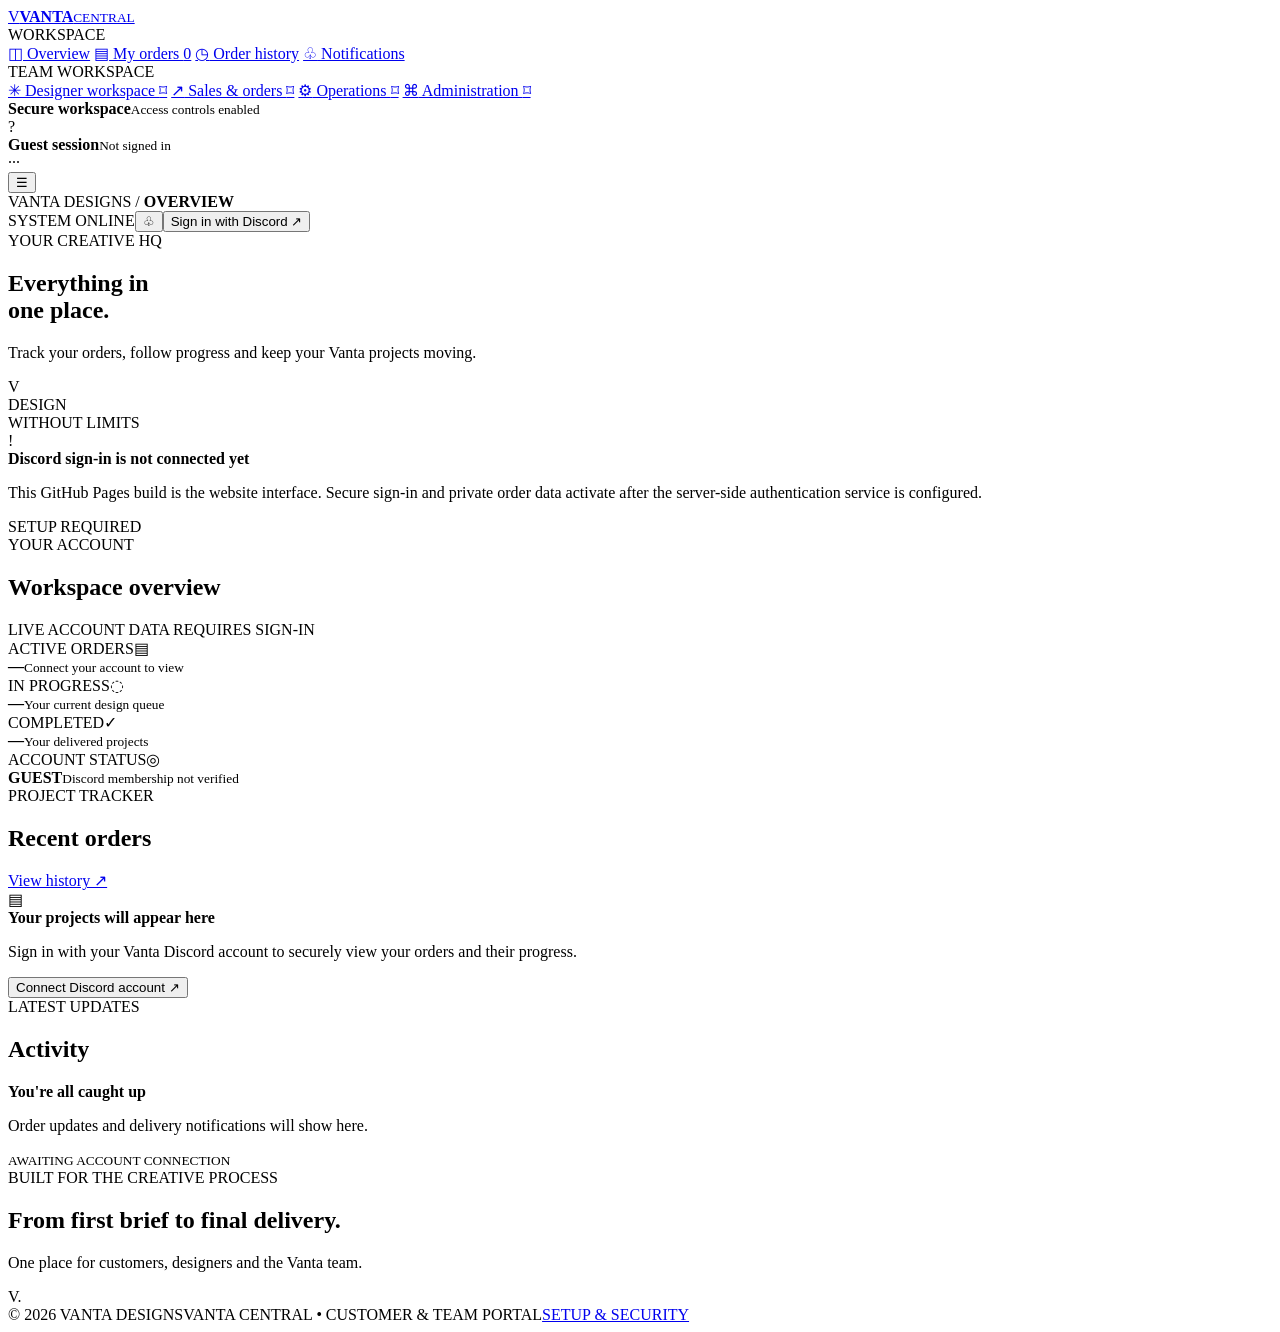
==== index.html @ b3876170 "Build Vanta Central portal interface" ====
<!doctype html>
<html lang="en">
<head>
  <meta charset="UTF-8">
  <meta name="viewport" content="width=device-width, initial-scale=1">
  <meta name="theme-color" content="#080d18">
  <meta name="description" content="Vanta Central — the customer and creative workspace for Vanta Designs.">
  <title>Vanta Central | Vanta Designs</title>
  <link rel="preconnect" href="https://fonts.googleapis.com">
  <link rel="preconnect" href="https://fonts.gstatic.com" crossorigin>
  <link href="https://fonts.googleapis.com/css2?family=DM+Sans:wght@400;500;600;700&family=Space+Grotesk:wght@500;600;700&display=swap" rel="stylesheet">
  <link rel="stylesheet" href="styles.css">
</head>
<body>
  <div class="ambient ambient-one"></div><div class="ambient ambient-two"></div>
  <div class="app-shell">
    <aside class="sidebar" id="sidebar">
      <a class="brand" href="#" aria-label="Vanta Central home">
        <span class="brand-mark">V</span><span><b>VANTA</b><small>CENTRAL</small></span>
      </a>
      <div class="workspace-label">WORKSPACE</div>
      <nav class="nav">
        <a class="nav-item active" href="#overview"><span class="nav-icon">◫</span> Overview</a>
        <a class="nav-item" href="#orders"><span class="nav-icon">▤</span> My orders <span class="nav-count">0</span></a>
        <a class="nav-item" href="#history"><span class="nav-icon">◷</span> Order history</a>
        <a class="nav-item" href="#notifications"><span class="nav-icon">♧</span> Notifications</a>
      </nav>
      <div class="workspace-label staff-label">TEAM WORKSPACE</div>
      <nav class="nav">
        <a class="nav-item locked" href="#designer"><span class="nav-icon">✳</span> Designer workspace <span class="lock">⌑</span></a>
        <a class="nav-item locked" href="#sales"><span class="nav-icon">↗</span> Sales & orders <span class="lock">⌑</span></a>
        <a class="nav-item locked" href="#operations"><span class="nav-icon">⚙</span> Operations <span class="lock">⌑</span></a>
        <a class="nav-item locked" href="#admin"><span class="nav-icon">⌘</span> Administration <span class="lock">⌑</span></a>
      </nav>
      <div class="sidebar-bottom">
        <div class="secure-note"><span class="secure-dot"></span><div><b>Secure workspace</b><small>Access controls enabled</small></div></div>
        <div class="profile-placeholder"><div class="avatar">?</div><div><b>Guest session</b><small>Not signed in</small></div><span class="more">···</span></div>
      </div>
    </aside>
    <main class="main">
      <header class="topbar">
        <button class="mobile-menu" id="menuBtn" aria-label="Open navigation">☰</button>
        <div class="breadcrumb">VANTA DESIGNS <span>/</span> <b>OVERVIEW</b></div>
        <div class="top-actions"><span class="status-pill"><i></i> SYSTEM ONLINE</span><button class="icon-button" aria-label="Notifications">♧</button><button class="signin-button" id="signinBtn">Sign in with Discord <span>↗</span></button></div>
      </header>
      <section class="content" id="overview">
        <div class="eyebrow"><span class="eyebrow-line"></span> YOUR CREATIVE HQ</div>
        <div class="hero-row"><div><h1>Everything in<br><span>one place.</span></h1><p class="hero-copy">Track your orders, follow progress and keep your Vanta projects moving.</p></div><div class="hero-art"><div class="art-ring"></div><div class="art-v">V</div><div class="art-caption">DESIGN<br>WITHOUT LIMITS</div></div></div>
        <div class="setup-alert"><div class="alert-icon">!</div><div><b>Discord sign-in is not connected yet</b><p>This GitHub Pages build is the website interface. Secure sign-in and private order data activate after the server-side authentication service is configured.</p></div><span class="alert-tag">SETUP REQUIRED</span></div>
        <div class="section-heading"><div><span class="section-kicker">YOUR ACCOUNT</span><h2>Workspace overview</h2></div><span class="muted-label">LIVE ACCOUNT DATA REQUIRES SIGN-IN</span></div>
        <div class="stats-grid">
          <article class="stat-card"><div class="stat-top"><span>ACTIVE ORDERS</span><span class="stat-symbol">▤</span></div><strong>—</strong><small>Connect your account to view</small></article>
          <article class="stat-card"><div class="stat-top"><span>IN PROGRESS</span><span class="stat-symbol">◌</span></div><strong>—</strong><small>Your current design queue</small></article>
          <article class="stat-card"><div class="stat-top"><span>COMPLETED</span><span class="stat-symbol">✓</span></div><strong>—</strong><small>Your delivered projects</small></article>
          <article class="stat-card"><div class="stat-top"><span>ACCOUNT STATUS</span><span class="stat-symbol">◎</span></div><strong class="account-state">GUEST</strong><small>Discord membership not verified</small></article>
        </div>
        <div class="lower-grid">
          <section class="panel orders-panel" id="orders"><div class="panel-heading"><div><span class="section-kicker">PROJECT TRACKER</span><h2>Recent orders</h2></div><a href="#history" class="text-link">View history ↗</a></div><div class="empty-state"><div class="empty-icon">▤</div><b>Your projects will appear here</b><p>Sign in with your Vanta Discord account to securely view your orders and their progress.</p><button class="outline-button" id="emptySignin">Connect Discord account <span>↗</span></button></div></section>
          <section class="panel activity-panel" id="notifications"><div class="panel-heading"><div><span class="section-kicker">LATEST UPDATES</span><h2>Activity</h2></div><span class="live-dot"></span></div><div class="activity-empty"><div class="activity-line"></div><div class="activity-item"><span class="activity-node"></span><div><b>You're all caught up</b><p>Order updates and delivery notifications will show here.</p><small>AWAITING ACCOUNT CONNECTION</small></div></div></div></section>
        </div>
        <section class="bottom-banner"><div><span class="section-kicker">BUILT FOR THE CREATIVE PROCESS</span><h2>From first brief to final delivery.</h2><p>One place for customers, designers and the Vanta team.</p></div><div class="banner-mark">V<span>.</span></div></section>
        <footer><span>© 2026 VANTA DESIGNS</span><span>VANTA CENTRAL <i>•</i> CUSTOMER & TEAM PORTAL</span><a href="README.md">SETUP & SECURITY</a></footer>
      </section>
    </main>
  </div>
  <div class="toast" id="toast" role="status"></div>
  <script src="app.js"></script>
</body>
</html>
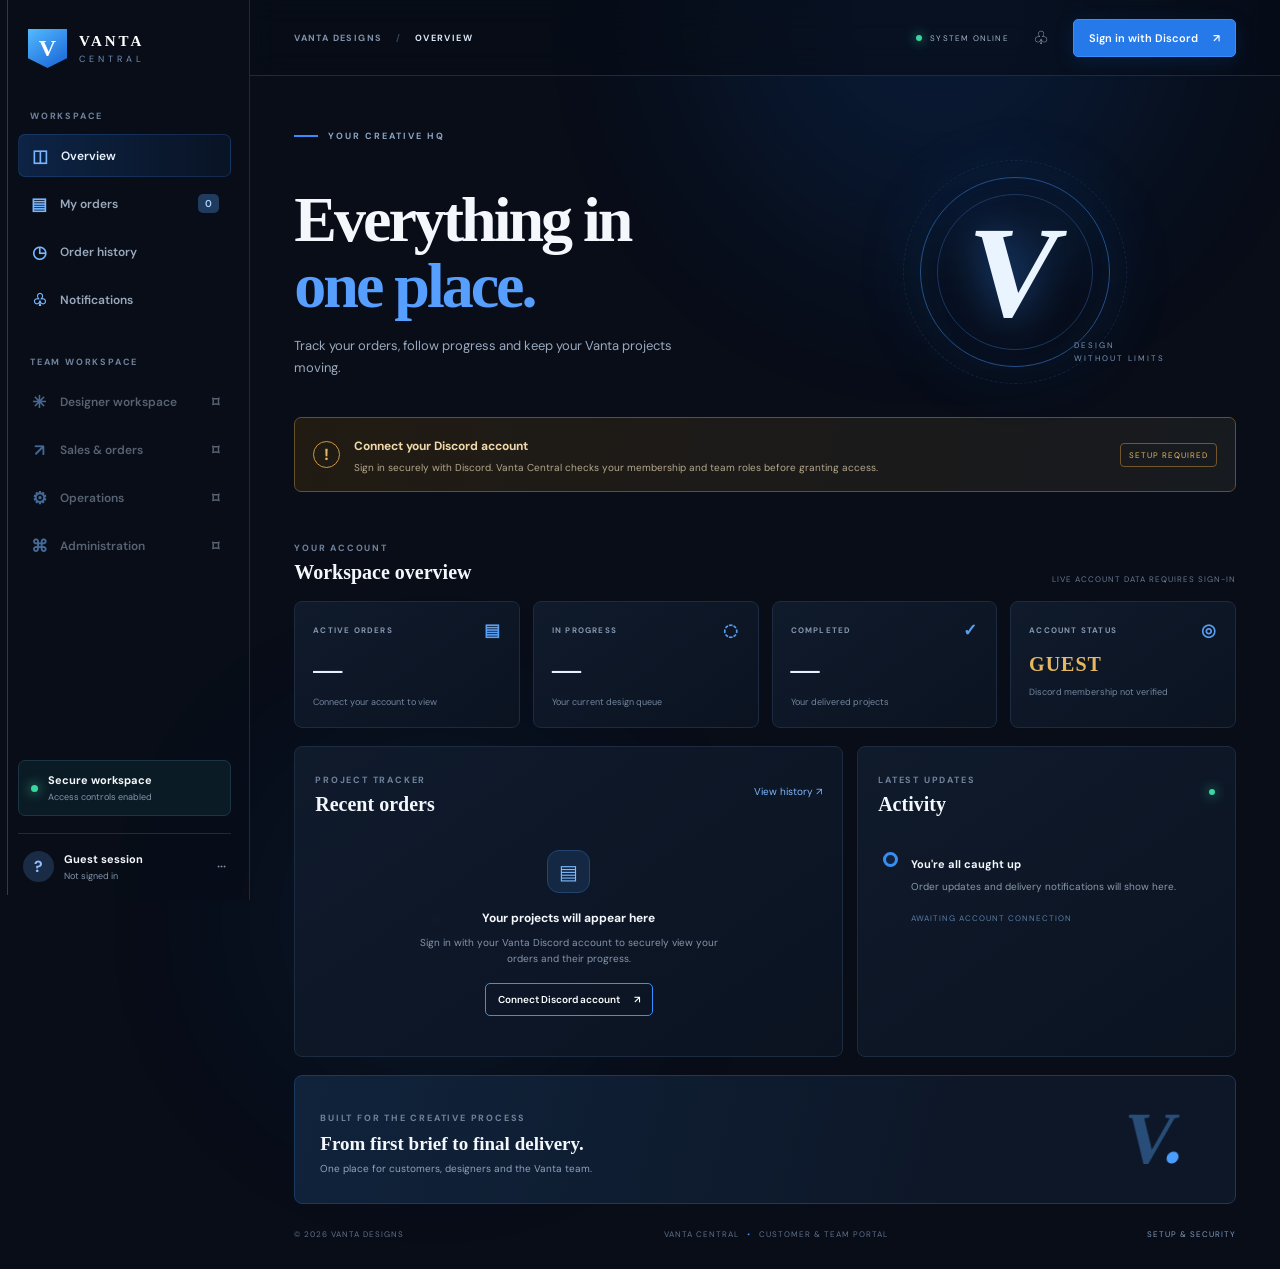
==== commit a196976e: "Connect dashboard sign-in controls to OAuth config" ====
--- a/index.html
+++ b/index.html
@@ -46,7 +46,7 @@
       <section class="content" id="overview">
         <div class="eyebrow"><span class="eyebrow-line"></span> YOUR CREATIVE HQ</div>
         <div class="hero-row"><div><h1>Everything in<br><span>one place.</span></h1><p class="hero-copy">Track your orders, follow progress and keep your Vanta projects moving.</p></div><div class="hero-art"><div class="art-ring"></div><div class="art-v">V</div><div class="art-caption">DESIGN<br>WITHOUT LIMITS</div></div></div>
-        <div class="setup-alert"><div class="alert-icon">!</div><div><b>Discord sign-in is not connected yet</b><p>This GitHub Pages build is the website interface. Secure sign-in and private order data activate after the server-side authentication service is configured.</p></div><span class="alert-tag">SETUP REQUIRED</span></div>
+        <div class="setup-alert"><div class="alert-icon">!</div><div><b>Connect your Discord account</b><p>Sign in securely with Discord. Vanta Central checks your membership and team roles before granting access.</p></div><span class="alert-tag">SETUP REQUIRED</span></div>
         <div class="section-heading"><div><span class="section-kicker">YOUR ACCOUNT</span><h2>Workspace overview</h2></div><span class="muted-label">LIVE ACCOUNT DATA REQUIRES SIGN-IN</span></div>
         <div class="stats-grid">
           <article class="stat-card"><div class="stat-top"><span>ACTIVE ORDERS</span><span class="stat-symbol">▤</span></div><strong>—</strong><small>Connect your account to view</small></article>
@@ -64,6 +64,7 @@
     </main>
   </div>
   <div class="toast" id="toast" role="status"></div>
+  <script src="config.js"></script>
   <script src="app.js"></script>
 </body>
 </html>
--- a/styles.css
+++ b/styles.css
@@ -0,0 +1 @@
+:root{--bg:#080d18;--panel:#0e1625;--panel2:#111c2e;--line:#1d2b40;--muted:#8190a6;--text:#f4f7fc;--blue:#398cff;--cyan:#56c5ff}*{box-sizing:border-box}html{scroll-behavior:smooth}body{margin:0;background:var(--bg);color:var(--text);font-family:"DM Sans",sans-serif;min-height:100vh;overflow-x:hidden}.ambient{position:fixed;pointer-events:none;filter:blur(90px);opacity:.13;border-radius:50%;z-index:-1}.ambient-one{width:480px;height:480px;background:#1268db;top:-220px;right:8%}.ambient-two{width:360px;height:360px;background:#164b8a;bottom:-200px;left:20%}.app-shell{min-height:100vh;display:grid;grid-template-columns:250px minmax(0,1fr)}.sidebar{border-right:1px solid var(--line);background:rgba(8,14,25,.88);padding:29px 18px 18px;display:flex;flex-direction:column;min-height:100vh;position:sticky;top:0;height:100vh}.brand{display:flex;align-items:center;gap:12px;text-decoration:none;color:white;padding:0 10px 42px}.brand-mark{height:39px;width:39px;display:grid;place-items:center;background:linear-gradient(145deg,#53baff,#1762d4);clip-path:polygon(0 0,100% 0,100% 75%,50% 100%,0 75%);font:700 24px "Space Grotesk";color:white}.brand b{display:block;letter-spacing:3px;font:700 15px "Space Grotesk"}.brand small{display:block;color:#7290b8;font-size:9px;letter-spacing:4px;margin-top:3px}.workspace-label,.section-kicker{font-size:9px;font-weight:700;letter-spacing:1.8px;color:#71839d}.workspace-label{padding:0 12px 12px}.nav{display:grid;gap:5px;margin-bottom:31px}.nav-item{height:43px;display:flex;align-items:center;gap:12px;padding:0 12px;border-radius:7px;text-decoration:none;color:#9aa9bd;font-size:12px;font-weight:600;transition:.2s}.nav-item:hover{background:#111e31;color:white}.nav-item.active{background:linear-gradient(90deg,rgba(42,128,255,.2),rgba(42,128,255,.06));color:#eaf4ff;border:1px solid rgba(61,145,255,.18)}.nav-icon{font-size:17px;width:18px;text-align:center;color:#78b6ff}.nav-count{margin-left:auto;background:#203b5e;color:#a9d3ff;border-radius:5px;padding:3px 7px;font-size:10px}.staff-label{margin-top:4px}.locked{opacity:.55}.lock{margin-left:auto;font-size:14px}.sidebar-bottom{margin-top:auto}.secure-note{border:1px solid #1c3544;background:#0b1b25;padding:12px;border-radius:7px;display:flex;align-items:center;gap:10px;margin-bottom:17px}.secure-dot,.status-pill i,.live-dot{width:7px;height:7px;border-radius:50%;background:#39d6a0;box-shadow:0 0 12px #39d6a0}.secure-note b,.profile-placeholder b{font-size:11px;display:block}.secure-note small,.profile-placeholder small{font-size:9px;color:#8496ad;display:block;margin-top:4px}.profile-placeholder{border-top:1px solid var(--line);padding:17px 5px 0;display:flex;align-items:center;gap:10px}.avatar{width:31px;height:31px;border-radius:50%;display:grid;place-items:center;background:#1a2c45;color:#91bfff;font-weight:700}.more{margin-left:auto;color:#8293aa}.main{min-width:0}.topbar{height:76px;border-bottom:1px solid var(--line);display:flex;align-items:center;justify-content:space-between;padding:0 4.3%;background:rgba(8,13,24,.58);backdrop-filter:blur(15px)}.breadcrumb{font-size:9px;letter-spacing:1.4px;color:#8293aa;font-weight:700}.breadcrumb span{color:#354760;margin:0 10px}.breadcrumb b{color:#dce8f7}.top-actions{display:flex;align-items:center;gap:18px}.status-pill{font-size:8px;letter-spacing:1.2px;color:#a4b5c9;display:flex;align-items:center;gap:8px}.status-pill i{width:6px;height:6px}.icon-button,.mobile-menu{border:0;background:transparent;color:#a9bad0;font-size:18px}.signin-button,.outline-button{background:#2679e8;color:white;border:1px solid #398eff;border-radius:5px;padding:11px 15px;font:600 11px "DM Sans";cursor:pointer;box-shadow:0 5px 20px #1462c52b}.signin-button span,.outline-button span{margin-left:12px}.content{max-width:1400px;margin:auto;padding:54px 4.3% 25px}.eyebrow{font-size:9px;letter-spacing:2px;font-weight:700;color:#8ca4c1;display:flex;align-items:center;gap:10px}.eyebrow-line{width:24px;height:2px;background:var(--blue)}.hero-row{display:flex;justify-content:space-between;align-items:center;min-height:260px;position:relative}.hero-row h1{font:600 clamp(42px,5vw,67px)/1.04 "Space Grotesk";letter-spacing:-3px;margin:22px 0 15px}.hero-row h1 span{color:#579fff}.hero-copy{font-size:13px;color:#9aa9bd;max-width:420px;line-height:1.7;margin:0}.hero-art{width:290px;height:220px;position:relative;display:grid;place-items:center;margin-right:8%}.art-ring{position:absolute;width:190px;height:190px;border:1px solid #24528a;border-radius:50%;box-shadow:0 0 70px #1261bc24,inset 0 0 50px #1261bc17}.art-ring:before,.art-ring:after{content:"";position:absolute;inset:16px;border:1px solid #1c385e;border-radius:50%}.art-ring:after{inset:-18px;border-style:dashed;opacity:.5}.art-v{font:700 130px "Space Grotesk";color:#eaf4ff;text-shadow:0 0 45px #368eff8c;transform:skew(-9deg)}.art-caption{position:absolute;right:-5px;bottom:17px;font-size:8px;letter-spacing:2px;line-height:1.6;color:#7894b8}.setup-alert{border:1px solid #66502a;background:linear-gradient(100deg,#211b12,#171a20);border-radius:7px;padding:16px 18px;display:flex;align-items:center;gap:14px;margin:15px 0 43px}.alert-icon{width:27px;height:27px;flex:0 0 auto;border-radius:50%;display:grid;place-items:center;border:1px solid #c89a4b;color:#e5b75f;font-weight:700}.setup-alert b{font-size:12px;color:#f0d8a9}.setup-alert p{font-size:10px;color:#b5a88e;margin:5px 0 0;line-height:1.5}.alert-tag{margin-left:auto;white-space:nowrap;font-size:8px;letter-spacing:1px;color:#e5b75f;border:1px solid #72572d;padding:6px 8px;border-radius:4px}.section-heading,.panel-heading{display:flex;align-items:end;justify-content:space-between}.section-heading{margin-bottom:17px}.section-heading h2,.panel-heading h2{font:600 20px "Space Grotesk";margin:5px 0 0}.muted-label{font-size:8px;letter-spacing:1px;color:#667991}.stats-grid{display:grid;grid-template-columns:repeat(4,1fr);gap:13px}.stat-card,.panel{border:1px solid var(--line);background:linear-gradient(145deg,rgba(17,28,46,.9),rgba(12,20,34,.9));border-radius:8px}.stat-card{padding:17px 18px;min-height:126px}.stat-top{display:flex;justify-content:space-between;align-items:center;color:#8497b0;font-size:8px;letter-spacing:1.2px;font-weight:700}.stat-symbol{font-size:17px;color:#5a9ef2}.stat-card strong{font:600 29px "Space Grotesk";display:block;margin:12px 0 3px;color:#e6f1ff}.stat-card small{font-size:9px;color:#7588a1}.stat-card .account-state{font-size:20px;letter-spacing:1px;color:#e6b75e}.lower-grid{display:grid;grid-template-columns:1.45fr 1fr;gap:14px;margin-top:18px}.panel{min-height:290px;padding:20px}.panel-heading{align-items:center}.text-link{font-size:10px;color:#7eb8ff;text-decoration:none}.empty-state{text-align:center;padding:34px 20px 20px}.empty-icon{width:43px;height:43px;margin:0 auto 13px;border-radius:12px;background:#142844;border:1px solid #23446e;display:grid;place-items:center;color:#7dbaff;font-size:20px}.empty-state b{font-size:12px}.empty-state p{font-size:10px;color:#8596ad;line-height:1.6;max-width:300px;margin:8px auto 16px}.outline-button{background:transparent;box-shadow:none;padding:9px 12px;font-size:10px}.activity-empty{padding:36px 5px}.activity-item{display:flex;gap:13px;position:relative}.activity-line{position:absolute;left:7px;top:0;bottom:5px;width:1px;background:#263d59}.activity-node{width:15px;height:15px;border:3px solid #3a8df0;background:#10233b;border-radius:50%;z-index:1;flex:0 0 auto}.activity-item b{font-size:11px}.activity-item p{font-size:10px;color:#8999ad;line-height:1.6;margin:6px 0 10px}.activity-item small{font-size:8px;letter-spacing:1px;color:#587da7}.live-dot{width:6px;height:6px}.bottom-banner{margin-top:18px;padding:22px 25px;border:1px solid #1b3a5f;border-radius:8px;background:linear-gradient(105deg,#10233b,#0d1728 70%);display:flex;justify-content:space-between;align-items:center;overflow:hidden}.bottom-banner h2{font:600 19px "Space Grotesk";margin:7px 0}.bottom-banner p{font-size:10px;color:#8fa3bd;margin:0}.banner-mark{font:700 72px "Space Grotesk";color:#284d79;transform:skew(-10deg);padding-right:25px}.banner-mark span{color:#4b9dff}footer{display:flex;justify-content:space-between;gap:12px;padding:25px 0 5px;color:#60718a;font-size:8px;letter-spacing:1px}footer a{color:#819cbd;text-decoration:none}footer i{color:#398cff;margin:0 5px}.toast{position:fixed;bottom:24px;right:24px;background:#15243a;border:1px solid #31547d;padding:12px 16px;border-radius:6px;font-size:11px;color:#dbeaff;opacity:0;transform:translateY(8px);transition:.2s;pointer-events:none}.toast.show{opacity:1;transform:translateY(0)}.mobile-menu{display:none}@media(max-width:1050px){.app-shell{grid-template-columns:220px 1fr}.hero-art{margin-right:0}.stats-grid{grid-template-columns:repeat(2,1fr)}}@media(max-width:720px){.app-shell{display:block}.sidebar{position:fixed;z-index:10;left:-260px;top:0;width:250px;transition:left .25s;box-shadow:20px 0 60px #0008}.sidebar.open{left:0}.mobile-menu{display:block;margin-right:12px}.topbar{justify-content:flex-start;padding:0 18px;height:65px}.breadcrumb{font-size:8px}.top-actions{margin-left:auto;gap:10px}.status-pill,.icon-button{display:none}.signin-button{font-size:9px;padding:9px}.content{padding:35px 18px 20px}.hero-row{min-height:220px}.hero-row h1{font-size:48px}.hero-copy{font-size:11px;max-width:270px}.hero-art{width:115px;height:150px;margin-right:0}.art-ring{width:110px;height:110px}.art-v{font-size:80px}.art-caption{font-size:6px;right:-3px;bottom:5px}.setup-alert{align-items:flex-start;padding:13px;gap:10px}.setup-alert p{font-size:9px}.alert-tag{display:none}.section-heading{align-items:flex-start}.muted-label{max-width:115px;text-align:right;line-height:1.5}.stats-grid{gap:9px}.stat-card{padding:13px;min-height:115px}.stat-card strong{font-size:25px}.lower-grid{grid-template-columns:1fr}.panel{min-height:250px}.bottom-banner{padding:18px}.bottom-banner h2{font-size:16px}.banner-mark{font-size:55px;padding:0}footer{flex-wrap:wrap;font-size:7px}footer span:nth-child(2){display:none}}
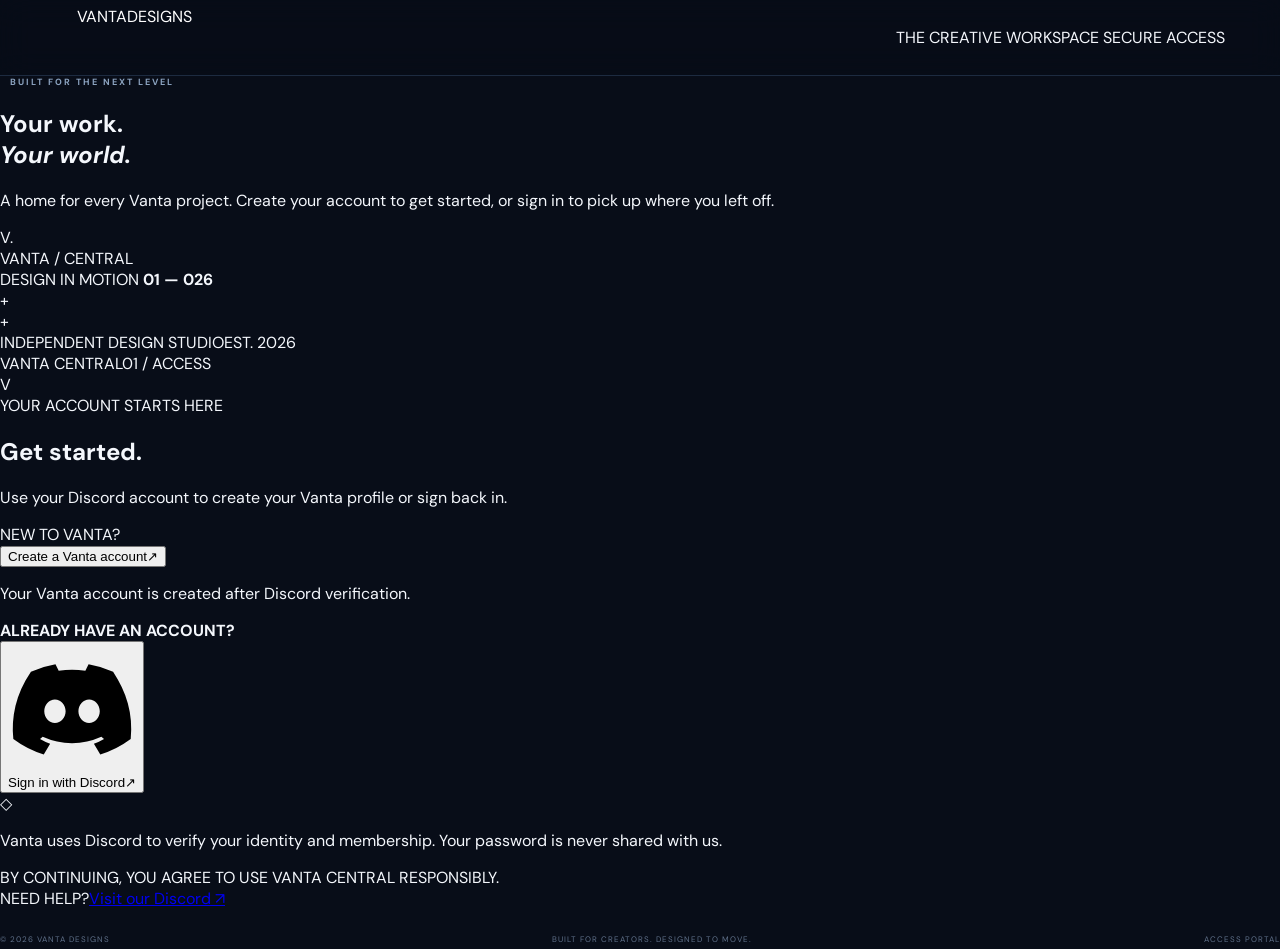
==== commit 9aacb2be: "Redesign Vanta account entry screen" ====
--- a/index.html
+++ b/index.html
@@ -1,70 +1,11 @@
 <!doctype html>
-<html lang="en">
-<head>
-  <meta charset="UTF-8">
-  <meta name="viewport" content="width=device-width, initial-scale=1">
-  <meta name="theme-color" content="#080d18">
-  <meta name="description" content="Vanta Central — the customer and creative workspace for Vanta Designs.">
-  <title>Vanta Central | Vanta Designs</title>
-  <link rel="preconnect" href="https://fonts.googleapis.com">
-  <link rel="preconnect" href="https://fonts.gstatic.com" crossorigin>
-  <link href="https://fonts.googleapis.com/css2?family=DM+Sans:wght@400;500;600;700&family=Space+Grotesk:wght@500;600;700&display=swap" rel="stylesheet">
-  <link rel="stylesheet" href="styles.css">
-</head>
-<body>
-  <div class="ambient ambient-one"></div><div class="ambient ambient-two"></div>
-  <div class="app-shell">
-    <aside class="sidebar" id="sidebar">
-      <a class="brand" href="#" aria-label="Vanta Central home">
-        <span class="brand-mark">V</span><span><b>VANTA</b><small>CENTRAL</small></span>
-      </a>
-      <div class="workspace-label">WORKSPACE</div>
-      <nav class="nav">
-        <a class="nav-item active" href="#overview"><span class="nav-icon">◫</span> Overview</a>
-        <a class="nav-item" href="#orders"><span class="nav-icon">▤</span> My orders <span class="nav-count">0</span></a>
-        <a class="nav-item" href="#history"><span class="nav-icon">◷</span> Order history</a>
-        <a class="nav-item" href="#notifications"><span class="nav-icon">♧</span> Notifications</a>
-      </nav>
-      <div class="workspace-label staff-label">TEAM WORKSPACE</div>
-      <nav class="nav">
-        <a class="nav-item locked" href="#designer"><span class="nav-icon">✳</span> Designer workspace <span class="lock">⌑</span></a>
-        <a class="nav-item locked" href="#sales"><span class="nav-icon">↗</span> Sales & orders <span class="lock">⌑</span></a>
-        <a class="nav-item locked" href="#operations"><span class="nav-icon">⚙</span> Operations <span class="lock">⌑</span></a>
-        <a class="nav-item locked" href="#admin"><span class="nav-icon">⌘</span> Administration <span class="lock">⌑</span></a>
-      </nav>
-      <div class="sidebar-bottom">
-        <div class="secure-note"><span class="secure-dot"></span><div><b>Secure workspace</b><small>Access controls enabled</small></div></div>
-        <div class="profile-placeholder"><div class="avatar">?</div><div><b>Guest session</b><small>Not signed in</small></div><span class="more">···</span></div>
-      </div>
-    </aside>
-    <main class="main">
-      <header class="topbar">
-        <button class="mobile-menu" id="menuBtn" aria-label="Open navigation">☰</button>
-        <div class="breadcrumb">VANTA DESIGNS <span>/</span> <b>OVERVIEW</b></div>
-        <div class="top-actions"><span class="status-pill"><i></i> SYSTEM ONLINE</span><button class="icon-button" aria-label="Notifications">♧</button><button class="signin-button" id="signinBtn">Sign in with Discord <span>↗</span></button></div>
-      </header>
-      <section class="content" id="overview">
-        <div class="eyebrow"><span class="eyebrow-line"></span> YOUR CREATIVE HQ</div>
-        <div class="hero-row"><div><h1>Everything in<br><span>one place.</span></h1><p class="hero-copy">Track your orders, follow progress and keep your Vanta projects moving.</p></div><div class="hero-art"><div class="art-ring"></div><div class="art-v">V</div><div class="art-caption">DESIGN<br>WITHOUT LIMITS</div></div></div>
-        <div class="setup-alert"><div class="alert-icon">!</div><div><b>Connect your Discord account</b><p>Sign in securely with Discord. Vanta Central checks your membership and team roles before granting access.</p></div><span class="alert-tag">SETUP REQUIRED</span></div>
-        <div class="section-heading"><div><span class="section-kicker">YOUR ACCOUNT</span><h2>Workspace overview</h2></div><span class="muted-label">LIVE ACCOUNT DATA REQUIRES SIGN-IN</span></div>
-        <div class="stats-grid">
-          <article class="stat-card"><div class="stat-top"><span>ACTIVE ORDERS</span><span class="stat-symbol">▤</span></div><strong>—</strong><small>Connect your account to view</small></article>
-          <article class="stat-card"><div class="stat-top"><span>IN PROGRESS</span><span class="stat-symbol">◌</span></div><strong>—</strong><small>Your current design queue</small></article>
-          <article class="stat-card"><div class="stat-top"><span>COMPLETED</span><span class="stat-symbol">✓</span></div><strong>—</strong><small>Your delivered projects</small></article>
-          <article class="stat-card"><div class="stat-top"><span>ACCOUNT STATUS</span><span class="stat-symbol">◎</span></div><strong class="account-state">GUEST</strong><small>Discord membership not verified</small></article>
-        </div>
-        <div class="lower-grid">
-          <section class="panel orders-panel" id="orders"><div class="panel-heading"><div><span class="section-kicker">PROJECT TRACKER</span><h2>Recent orders</h2></div><a href="#history" class="text-link">View history ↗</a></div><div class="empty-state"><div class="empty-icon">▤</div><b>Your projects will appear here</b><p>Sign in with your Vanta Discord account to securely view your orders and their progress.</p><button class="outline-button" id="emptySignin">Connect Discord account <span>↗</span></button></div></section>
-          <section class="panel activity-panel" id="notifications"><div class="panel-heading"><div><span class="section-kicker">LATEST UPDATES</span><h2>Activity</h2></div><span class="live-dot"></span></div><div class="activity-empty"><div class="activity-line"></div><div class="activity-item"><span class="activity-node"></span><div><b>You're all caught up</b><p>Order updates and delivery notifications will show here.</p><small>AWAITING ACCOUNT CONNECTION</small></div></div></div></section>
-        </div>
-        <section class="bottom-banner"><div><span class="section-kicker">BUILT FOR THE CREATIVE PROCESS</span><h2>From first brief to final delivery.</h2><p>One place for customers, designers and the Vanta team.</p></div><div class="banner-mark">V<span>.</span></div></section>
-        <footer><span>© 2026 VANTA DESIGNS</span><span>VANTA CENTRAL <i>•</i> CUSTOMER & TEAM PORTAL</span><a href="README.md">SETUP & SECURITY</a></footer>
-      </section>
-    </main>
-  </div>
-  <div class="toast" id="toast" role="status"></div>
-  <script src="config.js"></script>
-  <script src="app.js"></script>
-</body>
-</html>+<html lang="en"><head><meta charset="UTF-8"><meta name="viewport" content="width=device-width,initial-scale=1"><meta name="theme-color" content="#070b13"><meta name="description" content="Create your Vanta Designs account or sign in securely with Discord."><title>Vanta Designs | Your creative workspace</title><link rel="preconnect" href="https://fonts.googleapis.com"><link rel="preconnect" href="https://fonts.gstatic.com" crossorigin><link href="https://fonts.googleapis.com/css2?family=DM+Sans:wght@400;500;600;700&family=Space+Grotesk:wght@400;500;600;700&display=swap" rel="stylesheet"><link rel="stylesheet" href="styles.css"></head>
+<body><div class="grain"></div><div class="page-glow glow-a"></div><div class="page-glow glow-b"></div>
+<header class="topbar"><a class="brand" href="./" aria-label="Vanta Designs home"><span class="brand-symbol"><span></span><span></span><span></span></span><span class="brand-name">VANTA<span>DESIGNS</span></span></a><div class="top-right"><span class="top-caption">THE CREATIVE WORKSPACE</span><span class="top-divider"></span><span class="secure-label"><i></i> SECURE ACCESS</span></div></header>
+<main class="auth-layout"><section class="intro"><div class="eyebrow"><span></span> BUILT FOR THE NEXT LEVEL</div><h1>Your work.<br><em>Your world.</em></h1><p class="intro-copy">A home for every Vanta project. Create your account to get started, or sign in to pick up where you left off.</p>
+<div class="visual-stage" aria-hidden="true"><div class="stage-grid"></div><div class="orbit orbit-one"></div><div class="orbit orbit-two"></div><div class="orbit orbit-three"></div><div class="monogram">V<span>.</span></div><div class="stage-label label-top">VANTA / CENTRAL</div><div class="stage-label label-bottom">DESIGN IN MOTION <b>01 — 026</b></div><div class="stage-cross cross-one">+</div><div class="stage-cross cross-two">+</div></div><div class="intro-foot"><span>INDEPENDENT DESIGN STUDIO</span><span>EST. 2026</span></div></section>
+<section class="auth-column" aria-labelledby="auth-title"><div class="auth-card"><div class="card-topline"><span>VANTA CENTRAL</span><span class="card-index">01 / ACCESS</span></div><div class="card-heading"><div class="mini-mark">V</div><div class="card-kicker">YOUR ACCOUNT STARTS HERE</div><h2 id="auth-title">Get started.</h2><p class="card-description">Use your Discord account to create your Vanta profile or sign back in.</p></div>
+<div class="auth-choice"><div class="choice-label"><span>NEW TO VANTA?</span><span class="choice-line"></span></div><button class="primary-auth" id="createBtn" type="button"><span>Create a Vanta account</span><span class="button-arrow">↗</span></button><p class="button-hint">Your Vanta account is created after Discord verification.</p></div>
+<div class="or-divider"><span></span><b>ALREADY HAVE AN ACCOUNT?</b><span></span></div><button class="discord-auth" id="signinBtn" type="button"><svg viewBox="0 0 24 24" aria-hidden="true"><path fill="currentColor" d="M19.7 5.2A18.7 18.7 0 0 0 15.1 3.8l-.6 1.2a17.2 17.2 0 0 0-5 0l-.6-1.2a18.7 18.7 0 0 0-4.6 1.4C1.4 9.5.6 13.7 1 17.8a18.8 18.8 0 0 0 5.7 2.9l1.2-2a12 12 0 0 1-1.9-.9l.5-.4a13.4 13.4 0 0 0 11 0l.5.4a12 12 0 0 1-1.9.9l1.2 2a18.8 18.8 0 0 0 5.7-2.9c.5-4.7-.8-8.8-3.3-12.6ZM8.8 14.8c-1.1 0-2-1-2-2.2s.9-2.2 2-2.2 2 1 2 2.2-.9 2.2-2 2.2Zm6.4 0c-1.1 0-2-1-2-2.2s.9-2.2 2-2.2 2 1 2 2.2-.9 2.2-2 2.2Z"/></svg><span>Sign in with Discord</span><span class="button-arrow">↗</span></button>
+<div class="auth-note"><span class="shield">◇</span><p>Vanta uses Discord to verify your identity and membership. Your password is never shared with us.</p></div><div class="terms">BY CONTINUING, YOU AGREE TO USE VANTA CENTRAL RESPONSIBLY.</div></div><div class="below-card"><span>NEED HELP?</span><a href="https://discord.com/" target="_blank" rel="noopener noreferrer">Visit our Discord <span>↗</span></a></div></section></main>
+<footer class="site-footer"><span>© 2026 VANTA DESIGNS</span><span>BUILT FOR CREATORS. DESIGNED TO MOVE.</span><span class="footer-status"><i></i> ACCESS PORTAL</span></footer><div class="toast" id="toast" role="status" aria-live="polite"></div><script src="config.js"></script><script src="app.js"></script></body></html>
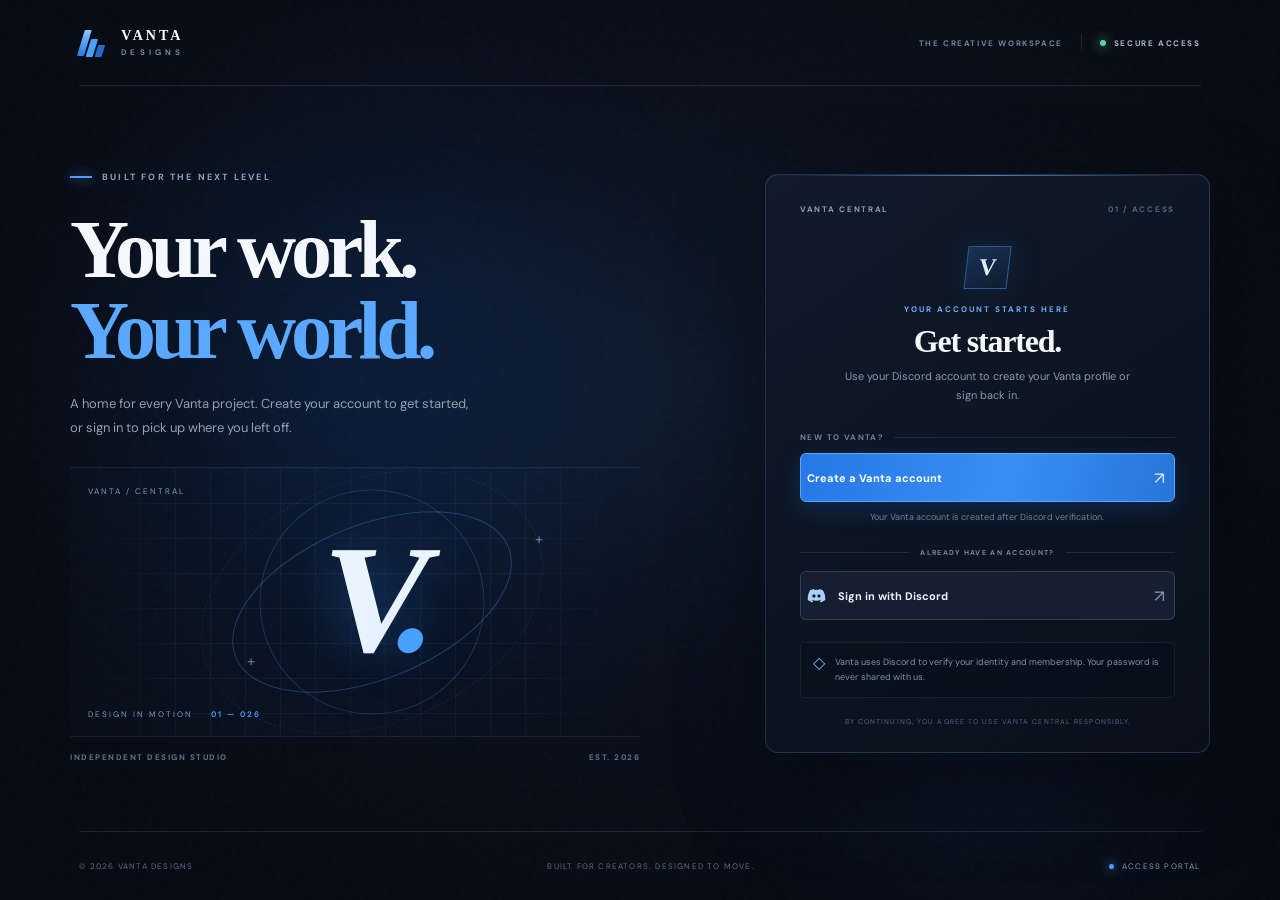
==== commit f3504852: "Remove placeholder external help link" ====
--- a/index.html
+++ b/index.html
@@ -7,5 +7,5 @@
 <section class="auth-column" aria-labelledby="auth-title"><div class="auth-card"><div class="card-topline"><span>VANTA CENTRAL</span><span class="card-index">01 / ACCESS</span></div><div class="card-heading"><div class="mini-mark">V</div><div class="card-kicker">YOUR ACCOUNT STARTS HERE</div><h2 id="auth-title">Get started.</h2><p class="card-description">Use your Discord account to create your Vanta profile or sign back in.</p></div>
 <div class="auth-choice"><div class="choice-label"><span>NEW TO VANTA?</span><span class="choice-line"></span></div><button class="primary-auth" id="createBtn" type="button"><span>Create a Vanta account</span><span class="button-arrow">↗</span></button><p class="button-hint">Your Vanta account is created after Discord verification.</p></div>
 <div class="or-divider"><span></span><b>ALREADY HAVE AN ACCOUNT?</b><span></span></div><button class="discord-auth" id="signinBtn" type="button"><svg viewBox="0 0 24 24" aria-hidden="true"><path fill="currentColor" d="M19.7 5.2A18.7 18.7 0 0 0 15.1 3.8l-.6 1.2a17.2 17.2 0 0 0-5 0l-.6-1.2a18.7 18.7 0 0 0-4.6 1.4C1.4 9.5.6 13.7 1 17.8a18.8 18.8 0 0 0 5.7 2.9l1.2-2a12 12 0 0 1-1.9-.9l.5-.4a13.4 13.4 0 0 0 11 0l.5.4a12 12 0 0 1-1.9.9l1.2 2a18.8 18.8 0 0 0 5.7-2.9c.5-4.7-.8-8.8-3.3-12.6ZM8.8 14.8c-1.1 0-2-1-2-2.2s.9-2.2 2-2.2 2 1 2 2.2-.9 2.2-2 2.2Zm6.4 0c-1.1 0-2-1-2-2.2s.9-2.2 2-2.2 2 1 2 2.2-.9 2.2-2 2.2Z"/></svg><span>Sign in with Discord</span><span class="button-arrow">↗</span></button>
-<div class="auth-note"><span class="shield">◇</span><p>Vanta uses Discord to verify your identity and membership. Your password is never shared with us.</p></div><div class="terms">BY CONTINUING, YOU AGREE TO USE VANTA CENTRAL RESPONSIBLY.</div></div><div class="below-card"><span>NEED HELP?</span><a href="https://discord.com/" target="_blank" rel="noopener noreferrer">Visit our Discord <span>↗</span></a></div></section></main>
+<div class="auth-note"><span class="shield">◇</span><p>Vanta uses Discord to verify your identity and membership. Your password is never shared with us.</p></div><div class="terms">BY CONTINUING, YOU AGREE TO USE VANTA CENTRAL RESPONSIBLY.</div></div></section></main>
 <footer class="site-footer"><span>© 2026 VANTA DESIGNS</span><span>BUILT FOR CREATORS. DESIGNED TO MOVE.</span><span class="footer-status"><i></i> ACCESS PORTAL</span></footer><div class="toast" id="toast" role="status" aria-live="polite"></div><script src="config.js"></script><script src="app.js"></script></body></html>
--- a/styles.css
+++ b/styles.css
@@ -1 +1 @@
-:root{--bg:#080d18;--panel:#0e1625;--panel2:#111c2e;--line:#1d2b40;--muted:#8190a6;--text:#f4f7fc;--blue:#398cff;--cyan:#56c5ff}*{box-sizing:border-box}html{scroll-behavior:smooth}body{margin:0;background:var(--bg);color:var(--text);font-family:"DM Sans",sans-serif;min-height:100vh;overflow-x:hidden}.ambient{position:fixed;pointer-events:none;filter:blur(90px);opacity:.13;border-radius:50%;z-index:-1}.ambient-one{width:480px;height:480px;background:#1268db;top:-220px;right:8%}.ambient-two{width:360px;height:360px;background:#164b8a;bottom:-200px;left:20%}.app-shell{min-height:100vh;display:grid;grid-template-columns:250px minmax(0,1fr)}.sidebar{border-right:1px solid var(--line);background:rgba(8,14,25,.88);padding:29px 18px 18px;display:flex;flex-direction:column;min-height:100vh;position:sticky;top:0;height:100vh}.brand{display:flex;align-items:center;gap:12px;text-decoration:none;color:white;padding:0 10px 42px}.brand-mark{height:39px;width:39px;display:grid;place-items:center;background:linear-gradient(145deg,#53baff,#1762d4);clip-path:polygon(0 0,100% 0,100% 75%,50% 100%,0 75%);font:700 24px "Space Grotesk";color:white}.brand b{display:block;letter-spacing:3px;font:700 15px "Space Grotesk"}.brand small{display:block;color:#7290b8;font-size:9px;letter-spacing:4px;margin-top:3px}.workspace-label,.section-kicker{font-size:9px;font-weight:700;letter-spacing:1.8px;color:#71839d}.workspace-label{padding:0 12px 12px}.nav{display:grid;gap:5px;margin-bottom:31px}.nav-item{height:43px;display:flex;align-items:center;gap:12px;padding:0 12px;border-radius:7px;text-decoration:none;color:#9aa9bd;font-size:12px;font-weight:600;transition:.2s}.nav-item:hover{background:#111e31;color:white}.nav-item.active{background:linear-gradient(90deg,rgba(42,128,255,.2),rgba(42,128,255,.06));color:#eaf4ff;border:1px solid rgba(61,145,255,.18)}.nav-icon{font-size:17px;width:18px;text-align:center;color:#78b6ff}.nav-count{margin-left:auto;background:#203b5e;color:#a9d3ff;border-radius:5px;padding:3px 7px;font-size:10px}.staff-label{margin-top:4px}.locked{opacity:.55}.lock{margin-left:auto;font-size:14px}.sidebar-bottom{margin-top:auto}.secure-note{border:1px solid #1c3544;background:#0b1b25;padding:12px;border-radius:7px;display:flex;align-items:center;gap:10px;margin-bottom:17px}.secure-dot,.status-pill i,.live-dot{width:7px;height:7px;border-radius:50%;background:#39d6a0;box-shadow:0 0 12px #39d6a0}.secure-note b,.profile-placeholder b{font-size:11px;display:block}.secure-note small,.profile-placeholder small{font-size:9px;color:#8496ad;display:block;margin-top:4px}.profile-placeholder{border-top:1px solid var(--line);padding:17px 5px 0;display:flex;align-items:center;gap:10px}.avatar{width:31px;height:31px;border-radius:50%;display:grid;place-items:center;background:#1a2c45;color:#91bfff;font-weight:700}.more{margin-left:auto;color:#8293aa}.main{min-width:0}.topbar{height:76px;border-bottom:1px solid var(--line);display:flex;align-items:center;justify-content:space-between;padding:0 4.3%;background:rgba(8,13,24,.58);backdrop-filter:blur(15px)}.breadcrumb{font-size:9px;letter-spacing:1.4px;color:#8293aa;font-weight:700}.breadcrumb span{color:#354760;margin:0 10px}.breadcrumb b{color:#dce8f7}.top-actions{display:flex;align-items:center;gap:18px}.status-pill{font-size:8px;letter-spacing:1.2px;color:#a4b5c9;display:flex;align-items:center;gap:8px}.status-pill i{width:6px;height:6px}.icon-button,.mobile-menu{border:0;background:transparent;color:#a9bad0;font-size:18px}.signin-button,.outline-button{background:#2679e8;color:white;border:1px solid #398eff;border-radius:5px;padding:11px 15px;font:600 11px "DM Sans";cursor:pointer;box-shadow:0 5px 20px #1462c52b}.signin-button span,.outline-button span{margin-left:12px}.content{max-width:1400px;margin:auto;padding:54px 4.3% 25px}.eyebrow{font-size:9px;letter-spacing:2px;font-weight:700;color:#8ca4c1;display:flex;align-items:center;gap:10px}.eyebrow-line{width:24px;height:2px;background:var(--blue)}.hero-row{display:flex;justify-content:space-between;align-items:center;min-height:260px;position:relative}.hero-row h1{font:600 clamp(42px,5vw,67px)/1.04 "Space Grotesk";letter-spacing:-3px;margin:22px 0 15px}.hero-row h1 span{color:#579fff}.hero-copy{font-size:13px;color:#9aa9bd;max-width:420px;line-height:1.7;margin:0}.hero-art{width:290px;height:220px;position:relative;display:grid;place-items:center;margin-right:8%}.art-ring{position:absolute;width:190px;height:190px;border:1px solid #24528a;border-radius:50%;box-shadow:0 0 70px #1261bc24,inset 0 0 50px #1261bc17}.art-ring:before,.art-ring:after{content:"";position:absolute;inset:16px;border:1px solid #1c385e;border-radius:50%}.art-ring:after{inset:-18px;border-style:dashed;opacity:.5}.art-v{font:700 130px "Space Grotesk";color:#eaf4ff;text-shadow:0 0 45px #368eff8c;transform:skew(-9deg)}.art-caption{position:absolute;right:-5px;bottom:17px;font-size:8px;letter-spacing:2px;line-height:1.6;color:#7894b8}.setup-alert{border:1px solid #66502a;background:linear-gradient(100deg,#211b12,#171a20);border-radius:7px;padding:16px 18px;display:flex;align-items:center;gap:14px;margin:15px 0 43px}.alert-icon{width:27px;height:27px;flex:0 0 auto;border-radius:50%;display:grid;place-items:center;border:1px solid #c89a4b;color:#e5b75f;font-weight:700}.setup-alert b{font-size:12px;color:#f0d8a9}.setup-alert p{font-size:10px;color:#b5a88e;margin:5px 0 0;line-height:1.5}.alert-tag{margin-left:auto;white-space:nowrap;font-size:8px;letter-spacing:1px;color:#e5b75f;border:1px solid #72572d;padding:6px 8px;border-radius:4px}.section-heading,.panel-heading{display:flex;align-items:end;justify-content:space-between}.section-heading{margin-bottom:17px}.section-heading h2,.panel-heading h2{font:600 20px "Space Grotesk";margin:5px 0 0}.muted-label{font-size:8px;letter-spacing:1px;color:#667991}.stats-grid{display:grid;grid-template-columns:repeat(4,1fr);gap:13px}.stat-card,.panel{border:1px solid var(--line);background:linear-gradient(145deg,rgba(17,28,46,.9),rgba(12,20,34,.9));border-radius:8px}.stat-card{padding:17px 18px;min-height:126px}.stat-top{display:flex;justify-content:space-between;align-items:center;color:#8497b0;font-size:8px;letter-spacing:1.2px;font-weight:700}.stat-symbol{font-size:17px;color:#5a9ef2}.stat-card strong{font:600 29px "Space Grotesk";display:block;margin:12px 0 3px;color:#e6f1ff}.stat-card small{font-size:9px;color:#7588a1}.stat-card .account-state{font-size:20px;letter-spacing:1px;color:#e6b75e}.lower-grid{display:grid;grid-template-columns:1.45fr 1fr;gap:14px;margin-top:18px}.panel{min-height:290px;padding:20px}.panel-heading{align-items:center}.text-link{font-size:10px;color:#7eb8ff;text-decoration:none}.empty-state{text-align:center;padding:34px 20px 20px}.empty-icon{width:43px;height:43px;margin:0 auto 13px;border-radius:12px;background:#142844;border:1px solid #23446e;display:grid;place-items:center;color:#7dbaff;font-size:20px}.empty-state b{font-size:12px}.empty-state p{font-size:10px;color:#8596ad;line-height:1.6;max-width:300px;margin:8px auto 16px}.outline-button{background:transparent;box-shadow:none;padding:9px 12px;font-size:10px}.activity-empty{padding:36px 5px}.activity-item{display:flex;gap:13px;position:relative}.activity-line{position:absolute;left:7px;top:0;bottom:5px;width:1px;background:#263d59}.activity-node{width:15px;height:15px;border:3px solid #3a8df0;background:#10233b;border-radius:50%;z-index:1;flex:0 0 auto}.activity-item b{font-size:11px}.activity-item p{font-size:10px;color:#8999ad;line-height:1.6;margin:6px 0 10px}.activity-item small{font-size:8px;letter-spacing:1px;color:#587da7}.live-dot{width:6px;height:6px}.bottom-banner{margin-top:18px;padding:22px 25px;border:1px solid #1b3a5f;border-radius:8px;background:linear-gradient(105deg,#10233b,#0d1728 70%);display:flex;justify-content:space-between;align-items:center;overflow:hidden}.bottom-banner h2{font:600 19px "Space Grotesk";margin:7px 0}.bottom-banner p{font-size:10px;color:#8fa3bd;margin:0}.banner-mark{font:700 72px "Space Grotesk";color:#284d79;transform:skew(-10deg);padding-right:25px}.banner-mark span{color:#4b9dff}footer{display:flex;justify-content:space-between;gap:12px;padding:25px 0 5px;color:#60718a;font-size:8px;letter-spacing:1px}footer a{color:#819cbd;text-decoration:none}footer i{color:#398cff;margin:0 5px}.toast{position:fixed;bottom:24px;right:24px;background:#15243a;border:1px solid #31547d;padding:12px 16px;border-radius:6px;font-size:11px;color:#dbeaff;opacity:0;transform:translateY(8px);transition:.2s;pointer-events:none}.toast.show{opacity:1;transform:translateY(0)}.mobile-menu{display:none}@media(max-width:1050px){.app-shell{grid-template-columns:220px 1fr}.hero-art{margin-right:0}.stats-grid{grid-template-columns:repeat(2,1fr)}}@media(max-width:720px){.app-shell{display:block}.sidebar{position:fixed;z-index:10;left:-260px;top:0;width:250px;transition:left .25s;box-shadow:20px 0 60px #0008}.sidebar.open{left:0}.mobile-menu{display:block;margin-right:12px}.topbar{justify-content:flex-start;padding:0 18px;height:65px}.breadcrumb{font-size:8px}.top-actions{margin-left:auto;gap:10px}.status-pill,.icon-button{display:none}.signin-button{font-size:9px;padding:9px}.content{padding:35px 18px 20px}.hero-row{min-height:220px}.hero-row h1{font-size:48px}.hero-copy{font-size:11px;max-width:270px}.hero-art{width:115px;height:150px;margin-right:0}.art-ring{width:110px;height:110px}.art-v{font-size:80px}.art-caption{font-size:6px;right:-3px;bottom:5px}.setup-alert{align-items:flex-start;padding:13px;gap:10px}.setup-alert p{font-size:9px}.alert-tag{display:none}.section-heading{align-items:flex-start}.muted-label{max-width:115px;text-align:right;line-height:1.5}.stats-grid{gap:9px}.stat-card{padding:13px;min-height:115px}.stat-card strong{font-size:25px}.lower-grid{grid-template-columns:1fr}.panel{min-height:250px}.bottom-banner{padding:18px}.bottom-banner h2{font-size:16px}.banner-mark{font-size:55px;padding:0}footer{flex-wrap:wrap;font-size:7px}footer span:nth-child(2){display:none}}+:root{color-scheme:dark;--bg:#070b13;--line:rgba(153,180,220,.14);--muted:#8491a5;--text:#f4f7fc}*{box-sizing:border-box}html{min-height:100%;background:var(--bg)}body{margin:0;min-height:100vh;background:radial-gradient(ellipse at 51% 43%,#0e1a2b 0,#090f1b 42%,#070b13 78%);color:var(--text);font-family:"DM Sans",sans-serif;overflow-x:hidden}.grain{position:fixed;inset:0;pointer-events:none;opacity:.14;z-index:0;background-image:url("data:image/svg+xml,%3Csvg viewBox='0 0 180 180' xmlns='http://www.w3.org/2000/svg'%3E%3Cfilter id='n'%3E%3CfeTurbulence type='fractalNoise' baseFrequency='.9' numOctaves='3' stitchTiles='stitch'/%3E%3C/filter%3E%3Crect width='100%25' height='100%25' filter='url(%23n)' opacity='.16'/%3E%3C/svg%3E")}.page-glow{position:fixed;border-radius:50%;filter:blur(100px);pointer-events:none;z-index:0}.glow-a{width:430px;height:430px;left:12%;top:18%;background:#0e5cc5;opacity:.14}.glow-b{width:360px;height:360px;right:7%;bottom:0;background:#174b9a;opacity:.12}.topbar,.auth-layout,.site-footer{position:relative;z-index:1}.topbar{height:86px;margin:0 6.2%;border-bottom:1px solid var(--line);display:flex;align-items:center;justify-content:space-between}.brand{display:flex;align-items:center;gap:13px;text-decoration:none;color:#fff}.brand-symbol{width:29px;height:29px;display:flex;align-items:center;justify-content:center;gap:2px;transform:skew(-17deg)}.brand-symbol span{display:block;width:7px;height:26px;background:linear-gradient(180deg,#83c7ff,#2778e8);border-radius:1px}.brand-symbol span:nth-child(2){height:18px;align-self:flex-end;background:#4b9fff}.brand-symbol span:nth-child(3){height:12px;align-self:flex-end;background:#2468c8}.brand-name{font:700 14px "Space Grotesk";letter-spacing:3px}.brand-name span{display:block;font:600 8px "DM Sans";letter-spacing:4.1px;color:#8294ad;margin-top:3px}.top-right{display:flex;align-items:center;gap:18px;color:#73839a;font-size:8px;font-weight:700;letter-spacing:1.6px}.top-divider{height:17px;width:1px;background:var(--line)}.secure-label{display:flex;align-items:center;gap:8px;color:#a9b8ca}.secure-label i,.footer-status i{width:6px;height:6px;border-radius:50%;background:#55d6a4;box-shadow:0 0 12px #55d6a4}.auth-layout{max-width:1240px;min-height:calc(100vh - 155px);margin:0 auto;padding:55px 50px 45px;display:grid;grid-template-columns:minmax(0,1.1fr) minmax(390px,.9fr);align-items:center;gap:8.5%}.intro{padding:6px 0 0}.eyebrow{display:flex;align-items:center;gap:10px;font-size:9px;font-weight:700;letter-spacing:2.2px;color:#8ca4c2}.eyebrow span{width:22px;height:2px;background:#4a9cff;box-shadow:0 0 12px #398cff}.intro h1{font:600 clamp(54px,6.4vw,83px)/.99 "Space Grotesk";letter-spacing:-5px;margin:26px 0 20px}.intro h1 em{font-style:normal;color:#5aa8ff}.intro-copy{max-width:410px;color:#91a0b5;font-size:13px;line-height:1.85;margin:0}.visual-stage{height:270px;max-width:570px;margin-top:27px;position:relative;overflow:hidden;border-top:1px solid rgba(116,158,214,.13);border-bottom:1px solid rgba(116,158,214,.13);background:linear-gradient(110deg,rgba(16,34,58,.1),rgba(14,35,65,.22),rgba(8,18,33,.08))}.stage-grid{position:absolute;inset:0;background-image:linear-gradient(rgba(91,142,205,.08) 1px,transparent 1px),linear-gradient(90deg,rgba(91,142,205,.08) 1px,transparent 1px);background-size:35px 35px;mask-image:linear-gradient(90deg,transparent,#000 20%,#000 80%,transparent)}.orbit{position:absolute;left:53%;top:50%;border:1px solid rgba(81,153,239,.23);border-radius:50%;transform:translate(-50%,-50%) rotate(-22deg)}.orbit-one{width:225px;height:225px}.orbit-two{width:295px;height:155px;border-color:rgba(75,150,242,.32)}.orbit-three{width:355px;height:245px;border-style:dashed;opacity:.55}.monogram{position:absolute;left:53%;top:49%;transform:translate(-50%,-50%) skew(-10deg);font:700 154px/.9 "Space Grotesk";letter-spacing:-15px;color:#eaf4ff;text-shadow:0 0 55px rgba(54,139,255,.35)}.monogram span{color:#4b9fff}.stage-label{position:absolute;font-size:8px;letter-spacing:2px;color:#7e9cbe}.label-top{left:18px;top:18px}.label-bottom{left:18px;bottom:17px}.label-bottom b{margin-left:14px;color:#4c9fff;font-weight:600}.stage-cross{position:absolute;color:#6eaef5;font-size:15px;opacity:.7}.cross-one{right:17%;top:23%}.cross-two{left:31%;bottom:24%}.intro-foot{display:flex;justify-content:space-between;max-width:570px;padding-top:15px;color:#61738c;font-size:8px;letter-spacing:1.5px;font-weight:700}.auth-column{width:100%;max-width:445px;justify-self:end}.auth-card{position:relative;padding:29px 34px 26px;border:1px solid rgba(137,174,222,.19);border-radius:13px;background:linear-gradient(145deg,rgba(17,27,43,.97),rgba(9,16,28,.98));box-shadow:0 30px 90px rgba(0,0,0,.38),inset 0 1px rgba(255,255,255,.035);overflow:hidden}.auth-card:before{content:"";position:absolute;top:0;left:34px;right:34px;height:1px;background:linear-gradient(90deg,transparent,#559fff,transparent);opacity:.75}.card-topline{display:flex;justify-content:space-between;color:#8ea0b8;font-size:8px;font-weight:700;letter-spacing:1.7px}.card-index{color:#536781}.card-heading{text-align:center;padding:32px 0 26px}.mini-mark{width:43px;height:43px;margin:0 auto 15px;display:grid;place-items:center;border:1px solid rgba(91,163,255,.4);background:linear-gradient(145deg,rgba(53,137,239,.23),rgba(20,51,89,.2));color:#dceeff;font:700 24px "Space Grotesk";transform:skew(-7deg);box-shadow:0 0 35px rgba(51,133,231,.13)}.card-kicker{font-size:8px;letter-spacing:2px;color:#6faeff;font-weight:700}.card-heading h2{font:600 32px "Space Grotesk";letter-spacing:-1.2px;margin:9px 0 7px}.card-description{font-size:11px;line-height:1.7;color:#8998ad;margin:0 auto;max-width:285px}.auth-choice{margin-top:2px}.choice-label{display:flex;align-items:center;gap:10px;color:#71849e;font-size:8px;letter-spacing:1.4px;font-weight:700;margin-bottom:11px}.choice-line{height:1px;flex:1;background:var(--line)}button{font-family:inherit}.primary-auth,.discord-auth{width:100%;height:49px;border-radius:6px;display:flex;align-items:center;justify-content:center;gap:12px;cursor:pointer;font-size:11px;font-weight:700;transition:transform .18s,border-color .18s,background .18s}.primary-auth{border:1px solid #5ba4ff;color:#fff;background:linear-gradient(105deg,#2678e6,#398ff3 55%,#2875d9);box-shadow:0 8px 24px rgba(28,111,220,.22)}.primary-auth:hover{transform:translateY(-2px);box-shadow:0 12px 30px rgba(28,111,220,.32)}.button-arrow{margin-left:auto;margin-right:3px;font-size:17px;font-weight:400;color:inherit}.primary-auth .button-arrow{color:#d6eaff}.button-hint{text-align:center;color:#71829a;font-size:9px;margin:9px 0 0}.or-divider{display:flex;align-items:center;gap:11px;margin:25px 0 14px}.or-divider span{height:1px;background:var(--line);flex:1}.or-divider b{white-space:nowrap;font-size:7px;letter-spacing:1.3px;color:#7789a1}.discord-auth{position:relative;border:1px solid rgba(144,166,197,.24);background:#151f30;color:#eaf1fb}.discord-auth:hover{background:#1b2b42;border-color:rgba(91,157,240,.55);transform:translateY(-1px)}.discord-auth svg{width:19px;height:19px;color:#a9cfff}.discord-auth .button-arrow{color:#8298b5}.auth-note{display:flex;align-items:flex-start;gap:10px;margin-top:22px;padding:12px;border:1px solid rgba(126,155,193,.12);border-radius:5px;background:rgba(7,14,25,.4)}.shield{color:#72b4ff;font-size:16px;line-height:1}.auth-note p{font-size:9px;line-height:1.65;color:#7f90a7;margin:0}.terms{text-align:center;font-size:7px;letter-spacing:1.1px;color:#53647b;margin-top:19px}.below-card{display:flex;justify-content:space-between;align-items:center;padding:16px 4px;color:#64768f;font-size:8px;letter-spacing:1.2px;font-weight:700}.below-card a{color:#9db9db;text-decoration:none;letter-spacing:.3px;font-size:10px}.below-card a span{color:#5ca6ff;margin-left:5px}.site-footer{margin:0 6.2%;height:69px;border-top:1px solid var(--line);display:flex;justify-content:space-between;align-items:center;color:#596b83;font-size:8px;letter-spacing:1.2px}.footer-status{display:flex;align-items:center;gap:8px;color:#8295ad}.footer-status i{width:5px;height:5px;background:#4a9cff;box-shadow:0 0 10px #4a9cff}.toast{position:fixed;z-index:5;bottom:24px;left:50%;transform:translate(-50%,10px);padding:12px 17px;border:1px solid #345579;border-radius:7px;background:#132239;color:#e7f2ff;font-size:11px;box-shadow:0 12px 40px #0008;opacity:0;pointer-events:none;transition:.2s;max-width:calc(100vw - 30px);text-align:center}.toast.show{opacity:1;transform:translate(-50%,0)}button:focus-visible,a:focus-visible{outline:2px solid #78baff;outline-offset:3px}.account-welcome{text-align:center;padding:45px 5px 15px}.account-avatar{width:76px;height:76px;border-radius:50%;overflow:hidden;margin:0 auto 20px;background:#19365a;border:2px solid #5ba4ff;display:grid;place-items:center;font:700 30px "Space Grotesk";color:#dceeff}.account-avatar img{width:100%;height:100%;object-fit:cover}.account-welcome h2{font:600 32px "Space Grotesk";margin:10px 0}.account-welcome .card-description{margin:0 auto 18px}.account-chip{display:inline-flex;align-items:center;gap:8px;border:1px solid rgba(85,214,164,.25);background:rgba(85,214,164,.07);color:#9ce6c8;border-radius:30px;padding:8px 12px;font-size:8px;letter-spacing:1px;margin-bottom:24px}.account-chip i{width:6px;height:6px;border-radius:50%;background:#55d6a4}.account-welcome .discord-auth{max-width:230px;margin:auto}@media(max-width:900px){.auth-layout{gap:5%;padding:45px 35px;grid-template-columns:1fr 400px}.intro h1{font-size:62px}.visual-stage{height:230px}.monogram{font-size:130px}}@media(max-width:720px){.topbar{height:70px;margin:0 20px}.top-right{gap:10px}.top-caption,.top-divider{display:none}.auth-layout{display:flex;flex-direction:column;align-items:stretch;gap:30px;padding:46px 20px 35px;min-height:auto}.intro h1{font-size:55px;letter-spacing:-3px;margin:20px 0 13px}.intro-copy{font-size:12px;max-width:430px}.visual-stage{height:150px;margin-top:22px}.monogram{font-size:100px}.orbit-one{width:150px;height:150px}.orbit-two{width:205px;height:105px}.orbit-three{width:245px;height:170px}.intro-foot{padding-top:10px}.auth-column{max-width:460px;align-self:center}.auth-card{padding:25px 23px 22px}.card-heading{padding:25px 0 22px}.site-footer{margin:0 20px;height:auto;min-height:60px;gap:12px;flex-wrap:wrap;padding:15px 0}.site-footer span:nth-child(2){display:none}}@media(max-width:380px){.brand-name{font-size:12px}.secure-label{font-size:7px}.auth-card{padding:22px 17px}.intro h1{font-size:49px}}
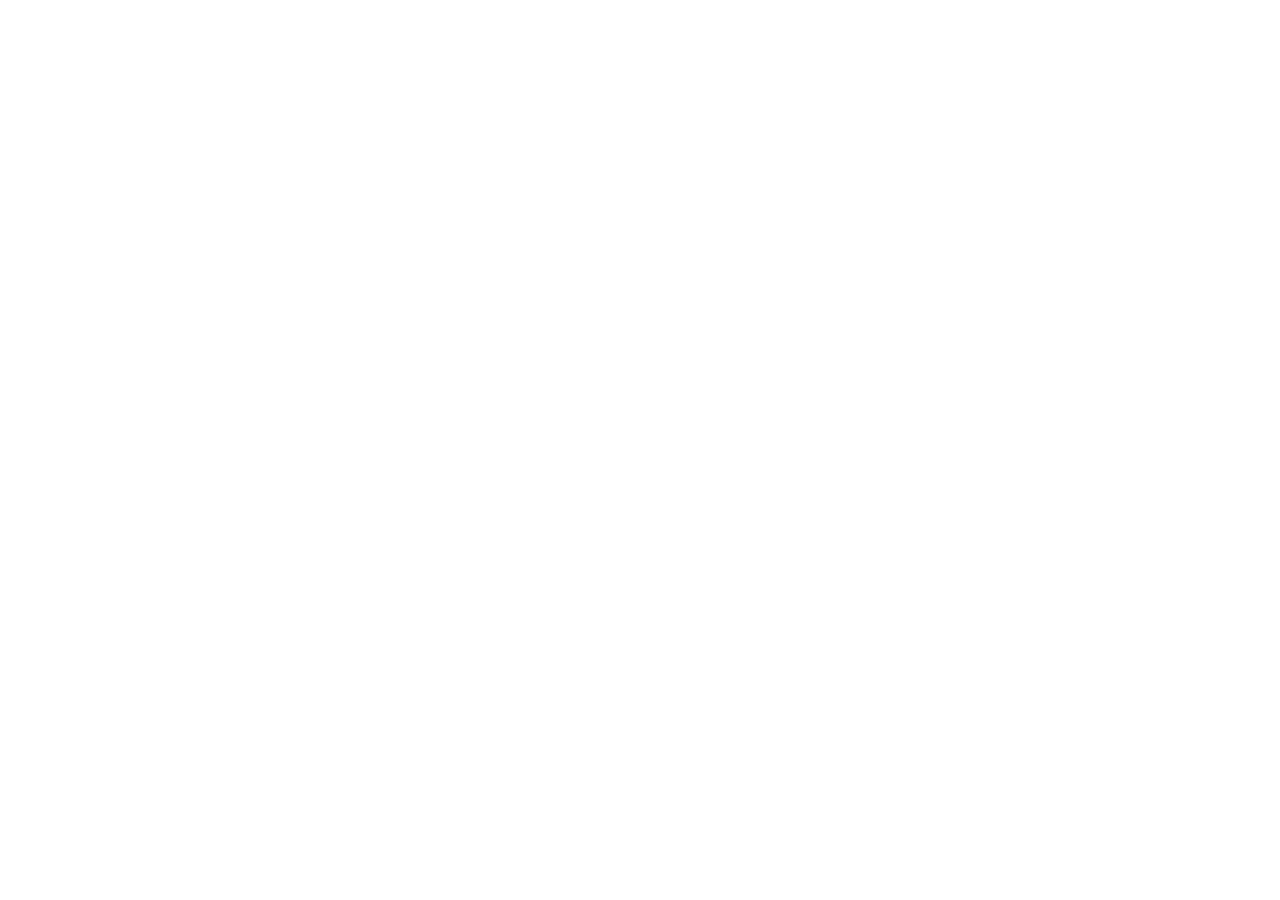
==== commit 33000168: "Redirect portal visitors to same-origin Vanta Central" ====
--- a/index.html
+++ b/index.html
@@ -1,11 +1,2 @@
 <!doctype html>
-<html lang="en"><head><meta charset="UTF-8"><meta name="viewport" content="width=device-width,initial-scale=1"><meta name="theme-color" content="#070b13"><meta name="description" content="Create your Vanta Designs account or sign in securely with Discord."><title>Vanta Designs | Your creative workspace</title><link rel="preconnect" href="https://fonts.googleapis.com"><link rel="preconnect" href="https://fonts.gstatic.com" crossorigin><link href="https://fonts.googleapis.com/css2?family=DM+Sans:wght@400;500;600;700&family=Space+Grotesk:wght@400;500;600;700&display=swap" rel="stylesheet"><link rel="stylesheet" href="styles.css"></head>
-<body><div class="grain"></div><div class="page-glow glow-a"></div><div class="page-glow glow-b"></div>
-<header class="topbar"><a class="brand" href="./" aria-label="Vanta Designs home"><span class="brand-symbol"><span></span><span></span><span></span></span><span class="brand-name">VANTA<span>DESIGNS</span></span></a><div class="top-right"><span class="top-caption">THE CREATIVE WORKSPACE</span><span class="top-divider"></span><span class="secure-label"><i></i> SECURE ACCESS</span></div></header>
-<main class="auth-layout"><section class="intro"><div class="eyebrow"><span></span> BUILT FOR THE NEXT LEVEL</div><h1>Your work.<br><em>Your world.</em></h1><p class="intro-copy">A home for every Vanta project. Create your account to get started, or sign in to pick up where you left off.</p>
-<div class="visual-stage" aria-hidden="true"><div class="stage-grid"></div><div class="orbit orbit-one"></div><div class="orbit orbit-two"></div><div class="orbit orbit-three"></div><div class="monogram">V<span>.</span></div><div class="stage-label label-top">VANTA / CENTRAL</div><div class="stage-label label-bottom">DESIGN IN MOTION <b>01 — 026</b></div><div class="stage-cross cross-one">+</div><div class="stage-cross cross-two">+</div></div><div class="intro-foot"><span>INDEPENDENT DESIGN STUDIO</span><span>EST. 2026</span></div></section>
-<section class="auth-column" aria-labelledby="auth-title"><div class="auth-card"><div class="card-topline"><span>VANTA CENTRAL</span><span class="card-index">01 / ACCESS</span></div><div class="card-heading"><div class="mini-mark">V</div><div class="card-kicker">YOUR ACCOUNT STARTS HERE</div><h2 id="auth-title">Get started.</h2><p class="card-description">Use your Discord account to create your Vanta profile or sign back in.</p></div>
-<div class="auth-choice"><div class="choice-label"><span>NEW TO VANTA?</span><span class="choice-line"></span></div><button class="primary-auth" id="createBtn" type="button"><span>Create a Vanta account</span><span class="button-arrow">↗</span></button><p class="button-hint">Your Vanta account is created after Discord verification.</p></div>
-<div class="or-divider"><span></span><b>ALREADY HAVE AN ACCOUNT?</b><span></span></div><button class="discord-auth" id="signinBtn" type="button"><svg viewBox="0 0 24 24" aria-hidden="true"><path fill="currentColor" d="M19.7 5.2A18.7 18.7 0 0 0 15.1 3.8l-.6 1.2a17.2 17.2 0 0 0-5 0l-.6-1.2a18.7 18.7 0 0 0-4.6 1.4C1.4 9.5.6 13.7 1 17.8a18.8 18.8 0 0 0 5.7 2.9l1.2-2a12 12 0 0 1-1.9-.9l.5-.4a13.4 13.4 0 0 0 11 0l.5.4a12 12 0 0 1-1.9.9l1.2 2a18.8 18.8 0 0 0 5.7-2.9c.5-4.7-.8-8.8-3.3-12.6ZM8.8 14.8c-1.1 0-2-1-2-2.2s.9-2.2 2-2.2 2 1 2 2.2-.9 2.2-2 2.2Zm6.4 0c-1.1 0-2-1-2-2.2s.9-2.2 2-2.2 2 1 2 2.2-.9 2.2-2 2.2Z"/></svg><span>Sign in with Discord</span><span class="button-arrow">↗</span></button>
-<div class="auth-note"><span class="shield">◇</span><p>Vanta uses Discord to verify your identity and membership. Your password is never shared with us.</p></div><div class="terms">BY CONTINUING, YOU AGREE TO USE VANTA CENTRAL RESPONSIBLY.</div></div></section></main>
-<footer class="site-footer"><span>© 2026 VANTA DESIGNS</span><span>BUILT FOR CREATORS. DESIGNED TO MOVE.</span><span class="footer-status"><i></i> ACCESS PORTAL</span></footer><div class="toast" id="toast" role="status" aria-live="polite"></div><script src="config.js"></script><script src="app.js"></script></body></html>+<html lang="en"><head><meta charset="utf-8"><meta name="viewport" content="width=device-width,initial-scale=1"><meta http-equiv="refresh" content="0;url=https://vanta-central.vihaanchillguy.workers.dev/"><title>Vanta Central</title></head><body><p>Opening Vanta Central… <a href="https://vanta-central.vihaanchillguy.workers.dev/">Continue</a></p><script>location.replace("https://vanta-central.vihaanchillguy.workers.dev/");</script></body></html>
